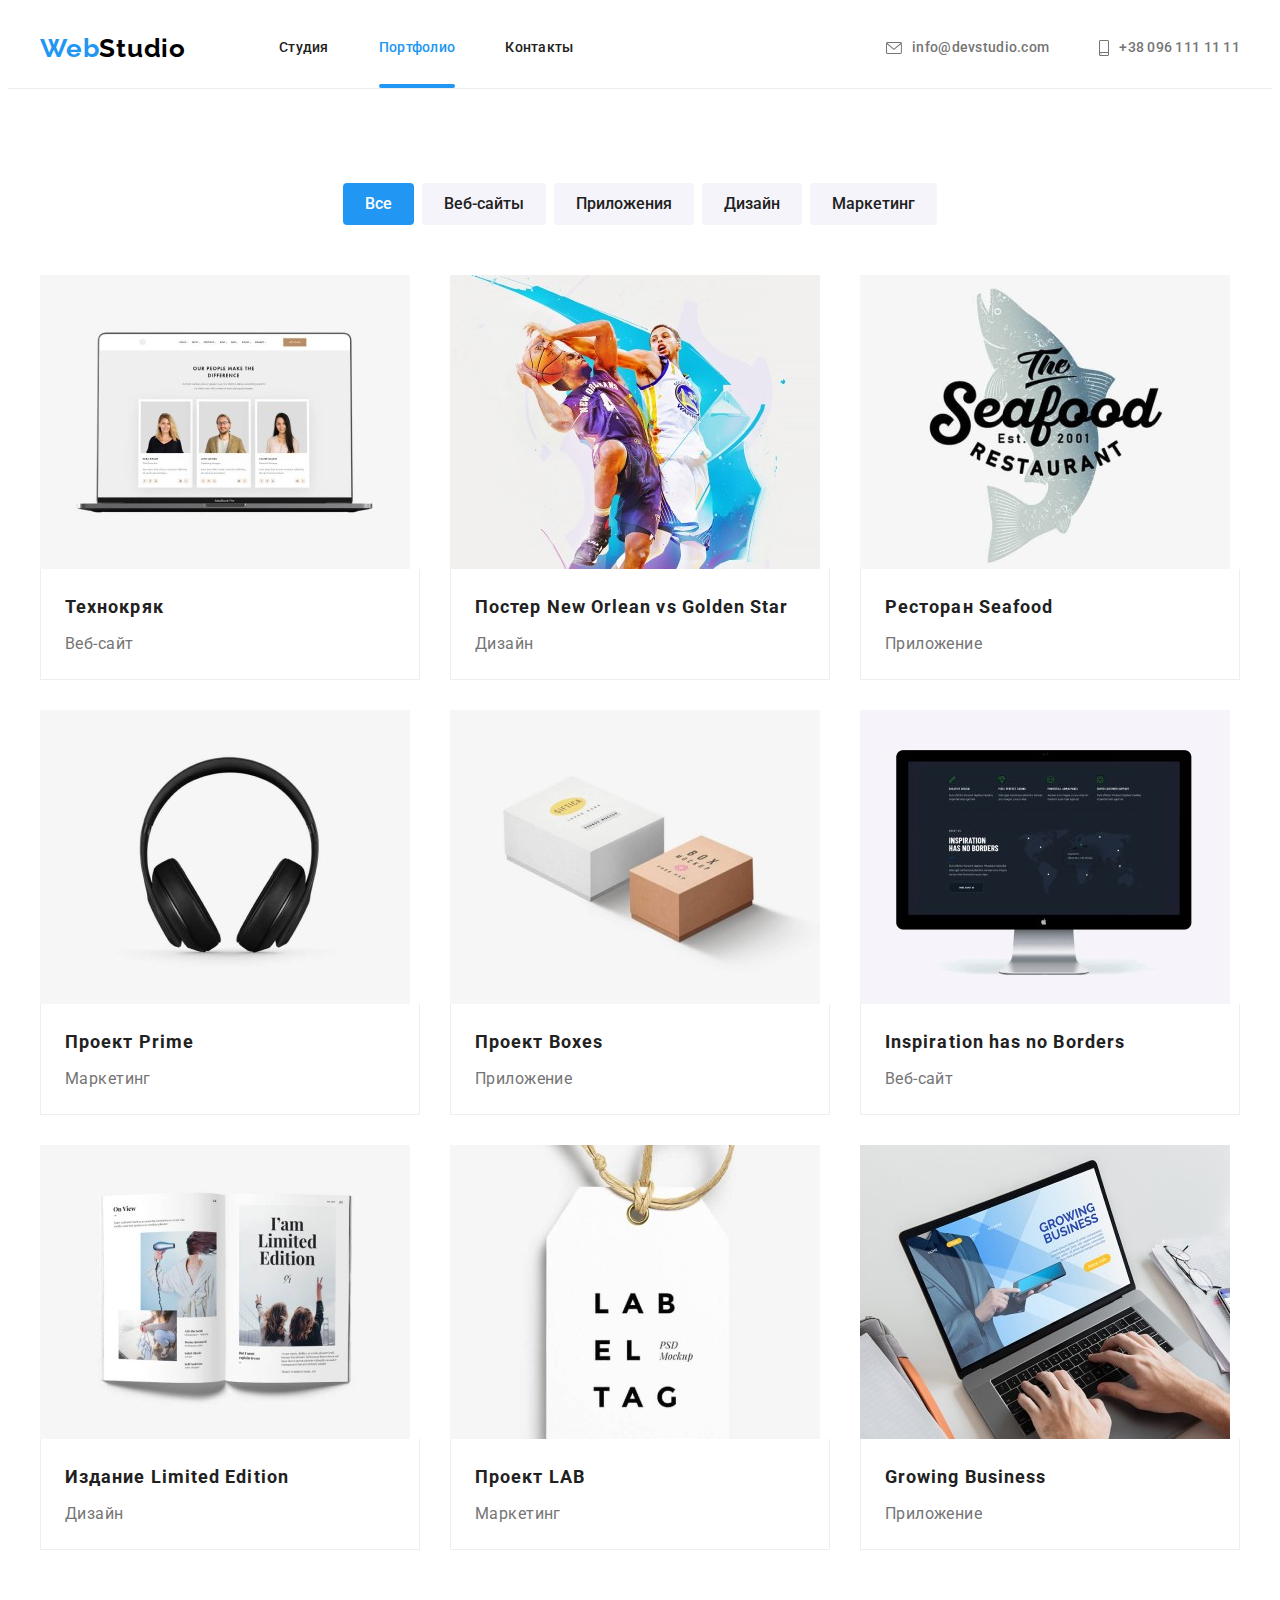
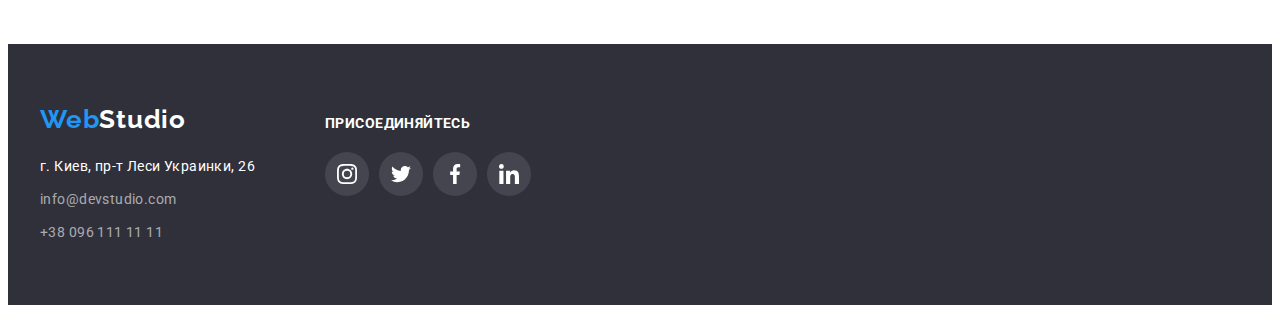
==== portfolio.html @ 0c21b5f6 "Initial commit" ====
<!DOCTYPE html>
<html lang="en">
  <head>
    <meta charset="UTF-8" />
    <meta http-equiv="X-UA-Compatible" content="IE=edge" />
    <meta name="viewport" content="width=device-width, initial-scale=1.0" />
    <title>Portfolio</title>
    <!-- Project fonts -->
    <link rel="preconnect" href="https://fonts.googleapis.com" />
    <link rel="preconnect" href="https://fonts.gstatic.com" crossorigin />
    <link
      href="https://fonts.googleapis.com/css2?family=Raleway:wght@700&family=Roboto:wght@400;500;700;900&display=swap"
      rel="stylesheet"
    />
    <!-- Normalize -->
    <link
      rel="stylesheet"
      href="https://cdnjs.cloudflare.com/ajax/libs/modern-normalize/1.1.0/modern-normalize.min.css"
      integrity="sha512-wpPYUAdjBVSE4KJnH1VR1HeZfpl1ub8YT/NKx4PuQ5NmX2tKuGu6U/JRp5y+Y8XG2tV+wKQpNHVUX03MfMFn9Q=="
      crossorigin="anonymous"
      referrerpolicy="no-referrer"
    />
    <!-- Custom styles -->
    <link rel="stylesheet" href="./css/styles.css" />
  </head>
  <body>
    <!-- Шапка сайту -->
    <header class="header">
      <div class="container header-container">
        <a href="./index.html" class="logo">Web<span class="logo-black">Studio</span> </a>
        <nav class="navigator">
          <ul class="list">
            <li class="item">
              <a class="link" href="./index.html">Студия</a>
            </li>
            <li class="item item-current">
              <a class="link current" href="./portfolio.html">Портфолио</a>
            </li>
            <li class="item">
              <a class="link" href="#contacts">Контакты</a>
            </li>
          </ul>
        </nav>
        <ul class="list contacts-list">
          <li class="contacts-item">
            <a class="contacts" href="mailto:info@devstudio.com">
              <svg class="contacts-icon" width="16px" height="12px">
                <use href="./images/sprite.svg#icon-envelope "></use>
              </svg>
              info@devstudio.com</a
            >
          </li>
          <li class="contacts-item">
            <a class="contacts" href="tel:380961111111">
              <svg class="contacts-icon" width="10px" height="16px">
                <use href="./images/sprite.svg#icon-smartphone "></use>
              </svg>
              +38 096 111 11 11</a
            >
          </li>
        </ul>
      </div>
    </header>
    <main>
      <section class="section portfolio">
        <h1 class="invisible">Портфолио</h1>
        <!-- Кнопки вибору -->
        <div class="container">
          <ul class="list button">
            <li class="item"><button class="btn current" type="button">Все</button></li>
            <li class="item"><button class="btn" type="button">Веб-сайты</button></li>
            <li class="item"><button class="btn" type="button">Приложения</button></li>
            <li class="item"><button class="btn" type="button">Дизайн</button></li>
            <li class="item"><button class="btn" type="button">Маркетинг</button></li>
          </ul>
          <!-- Картки вибіркового перегляду  -->
          <ul class="list cards grid">
            <li class="item grid-item">
              <a class="card" href="">
                <div class="card-thumb">
                  <img
                    class="picture"
                    src="./images/portfolio/img1.jpg"
                    width="370"
                    alt="Технокряк"
                  />
                  <div class="card-overlay">
                    <p class="blue-text">
                      Ресурс предлагает комплексные предложения с разным уровнем функционала и
                      сервисов. Все это позволит посетителю получить исчерпывающие сведения о
                      компании или частном лице.
                    </p>
                  </div>
                </div>
                <div class="text-bloc">
                  <h2 class="card-title">Технокряк</h2>
                  <p class="card-type">Веб-сайт</p>
                </div>
              </a>
            </li>
            <li class="item grid-item">
              <a class="card" href="">
                <div class="card-thumb">
                <img
                  src="./images/portfolio/img2.jpg"
                  width="370"
                  alt="Постер New Orlean vs Golden Star"
                />
                <div class="card-overlay">
                    <p class="blue-text">
                      Ресурс предлагает комплексные предложения с разным уровнем функционала и
                      сервисов. Все это позволит посетителю получить исчерпывающие сведения о
                      компании или частном лице.
                    </p>
                  </div>
                </div>
                <div class="text-bloc">
                  <h2 class="card-title">Постер New Orlean vs Golden Star</h2>
                  <p class="card-type">Дизайн</p>
                </div>
              </a>
            </li>
            <li class="item grid-item">
              <div class="card-thumb">
              <a class="card" href="">
                <img src="./images/portfolio/img3.jpg" width="370" alt="Ресторан Seafood" />
                <div class="card-overlay">
                    <p class="blue-text">
                      Ресурс предлагает комплексные предложения с разным уровнем функционала и
                      сервисов. Все это позволит посетителю получить исчерпывающие сведения о
                      компании или частном лице.
                    </p>
                  </div>
                </div>
                <div class="text-bloc">
                  <h2 class="card-title">Ресторан Seafood</h2>
                  <p class="card-type">Приложение</p>
                </div>
              </a>
            </li>
            <li class="item grid-item">
              <a class="card" href="">
                <div class="card-thumb">
                <img src="./images/portfolio/img4.jpg" width="370" alt="Проект Prime" />
                <div class="card-overlay">
                    <p class="blue-text">
                      Ресурс предлагает комплексные предложения с разным уровнем функционала и
                      сервисов. Все это позволит посетителю получить исчерпывающие сведения о
                      компании или частном лице.
                    </p>
                  </div>
                </div>
                <div class="text-bloc">
                  <h2 class="card-title">Проект Prime</h2>
                  <p class="card-type">Маркетинг</p>
                </div>
              </a>
            </li>
            <li class="item grid-item">
              <a class="card" href="">
                <div class="card-thumb">
                <img src="./images/portfolio/img5.jpg" width="370" alt="Проект Boxes" />
                <div class="card-overlay">
                    <p class="blue-text">
                      Ресурс предлагает комплексные предложения с разным уровнем функционала и
                      сервисов. Все это позволит посетителю получить исчерпывающие сведения о
                      компании или частном лице.
                    </p>
                  </div>
                </div>
                <div class="text-bloc">
                  <h2 class="card-title">Проект Boxes</h2>
                  <p class="card-type">Приложение</p>
                </div>
              </a>
            </li>
            <li class="item grid-item">
              <a class="card" href="">
                <div class="card-thumb">
                <img
                  src="./images/portfolio/img6.jpg"
                  width="370"
                  alt="Inspiration has no Borders"
                />
                <div class="card-overlay">
                    <p class="blue-text">
                      Ресурс предлагает комплексные предложения с разным уровнем функционала и
                      сервисов. Все это позволит посетителю получить исчерпывающие сведения о
                      компании или частном лице.
                    </p>
                  </div>
                </div>
                <div class="text-bloc">
                  <h2 class="card-title">Inspiration has no Borders</h2>
                  <p class="card-type">Веб-сайт</p>
                </div>
              </a>
            </li>
            <li class="item grid-item">
              <a class="card" href="">
                <div class="card-thumb">
                <img src="./images/portfolio/img7.jpg" width="370" alt="Издание Limited Edition" />
                <div class="card-overlay">
                    <p class="blue-text">
                      Ресурс предлагает комплексные предложения с разным уровнем функционала и
                      сервисов. Все это позволит посетителю получить исчерпывающие сведения о
                      компании или частном лице.
                    </p>
                  </div>
                </div>
                <div class="text-bloc">
                  <h2 class="card-title">Издание Limited Edition</h2>
                  <p class="card-type">Дизайн</p>
                </div>
              </a>
            </li>
            <li class="item grid-item">
              <a class="card" href="">
                <div class="card-thumb">
                <img src="./images/portfolio/img8.jpg" width="370" alt="Проект LAB" />
                <div class="card-overlay">
                    <p class="blue-text">
                      Ресурс предлагает комплексные предложения с разным уровнем функционала и
                      сервисов. Все это позволит посетителю получить исчерпывающие сведения о
                      компании или частном лице.
                    </p>
                  </div>
                </div>
                <div class="text-bloc">
                  <h2 class="card-title">Проект LAB</h2>
                  <p class="card-type">Маркетинг</p>
                </div>
              </a>
            </li>
            <li class="item grid-item">
              <a class="card" href="">
                <div class="card-thumb">
                <img src="./images/portfolio/img9.jpg" width="370" alt="Growing Business" />
                <div class="card-overlay">
                    <p class="blue-text">
                      Ресурс предлагает комплексные предложения с разным уровнем функционала и
                      сервисов. Все это позволит посетителю получить исчерпывающие сведения о
                      компании или частном лице.
                    </p>
                  </div>
                </div>
                <div class="text-bloc">
                  <h2 class="card-title">Growing Business</h2>
                  <p class="card-type">Приложение</p>
                </div>
              </a>
            </li>
          </ul>
        </div>
      </section>
    </main>
    <footer class="footer">
      <div class="container">
        <div class="address-container">
          <a class="logo" href="./index.html">Web<span class="logo-white">Studio</span> </a>
          <address class="address" id="contacts">
            <ul class="list ads">
              <li class="item">
                <a
                  class="map"
                  href="//goo.gl/maps/XvVAJL7zwZZcy64VA"
                  target="_blank"
                  rel="noopener noreferrer"
                  >г. Киев, пр-т Леси Украинки, 26</a
                >
              </li>
              <li class="item">
                <a class="mail" href="mailto:info@devstudio.com">info@devstudio.com</a>
              </li>
              <li class="item">
                <a class="tel" href="tel:380961111111">+38 096 111 11 11</a>
              </li>
            </ul>
          </address>
        </div>
        <div class="call">
          <h3 class="call-title">Присоединяйтесь</h3>
          <ul class="list">
            <li class="item">
              <a
                class="call-link"
                href=""
                target="_blank"
                rel="noopener noreferrer"
                aria-label="Instagram"
              >
                <svg class="call-icon" width="20" height="20">
                  <use href="./images/sprite.svg#icon-instagram"></use>
                </svg>
              </a>
            </li>
            <li class="item">
              <a
                class="call-link"
                href=""
                target="_blank"
                rel="noopener noreferrer"
                aria-label="twitter"
              >
                <svg class="call-icon" width="20" height="20">
                  <use href="./images/sprite.svg#icon-twitter"></use>
                </svg>
              </a>
            </li>
            <li class="item">
              <a
                class="call-link"
                href=""
                target="_blank"
                rel="noopener noreferrer"
                aria-label="facebook"
              >
                <svg class="call-icon" width="20" height="20">
                  <use href="./images/sprite.svg#icon-facebook"></use>
                </svg>
              </a>
            </li>
            <li class="item">
              <a
                class="call-link"
                href=""
                target="_blank"
                rel="noopener noreferrer"
                aria-label="linkedin"
              >
                <svg class="call-icon" width="20" height="20">
                  <use href="./images/sprite.svg#icon-linkedin"></use>
                </svg>
              </a>
            </li>
          </ul>
        </div>
      </div>
    </footer>
  </body>
</html>
---- css/styles.css ----
:root {
    /*    Шрифти    */
    --primary-font: 'Roboto',  sans-serif;
    --secondary-font: 'Raleway', sans-serif;
    /*    Колір тексту    */
    --primary-text-color: #212121;
    --secondary-text-color: #757575;
    --third-text-color: #FFFFFF;
    --accent-color: #2196f3;
    /*    Колір фону    */
    --primary-bg-color: #FFFFFF;
    --secondary-bg-color: #F5F4FA;
    /*    Сітка    */
    --items: 2;
    --indent: 30px;
    /*  Час затримки анімації*/
    --timing-function: cubic-bezier(0.4, 0, 0.2, 1);
}

body {
    background-color:var(--primary-bg-color);
    font-family: var(--primary-font);
    font-size: 14px;
    line-height: 1.17;
    letter-spacing: 0.03em;
 }
 h1, h2, h3, h4, h5, h6, p{
     margin: 0;
 }
 img{
     display: block;
    max-width: 100%;
    height: auto;
 }
 html{
     scroll-behavior: smooth;
 }

.container{
    /* outline: 1px solid red; */
    width: 1200px;
    padding-left: 15px;
    padding-right: 15px;
    margin-left: auto;
    margin-right: auto;
}
.list{ 
    list-style: none;
    padding: 0;
    margin: 0;
}
.grid{
    display: flex;
    flex-wrap: wrap;
    gap: var(--indent);
}
.grid-item {
    flex-basis: calc((100% - (var(--items) - 1) * var(--indent)) / var(--items));
} 

/* ============================== */
/*          H e a d e r           */
/* ============================== */

.header {
    background: var(--primary-bg-color);
    border-bottom: 1px solid #ECECEC;
}

.header-container{
    display: flex;
    align-items: center;
}
/* логотип */
.logo {
    color: var(--accent-color);
    font-family: var(--secondary-font);
    font-weight: 700;
    font-size: 26px;
    line-height: 1.19;
    letter-spacing: 0.03em;
    text-decoration: none;
}
.header .logo{
    margin-right: 93px;
}
.logo-black {
    color: black;
}
.logo-white {
    color: white;
}

/* меню навігатора */
.navigator .list{
    display: flex;
    align-items: center;
    justify-content: center;
}
.navigator .item {
    margin-right: 50px;
}
.navigator .item:last-child{
    margin: 0;
}
.navigator .link {
    position: relative;
    display: block;
    padding-top: 32px;
    padding-bottom: 32px;

    color: var(--primary-text-color);
    font-weight: 500;
    line-height: 1.14;
    letter-spacing: 0.02em;
    text-decoration: none;

    transition: color 250ms var(--timing-function);
}
.navigator .link:hover,
.navigator .link:focus,
.navigator .current {
    color: var(--accent-color);
}
.navigator .current::after {
    content: "";
    position: absolute;
    bottom:0;
    left:0;
    
    width: 100%;
    height: 4px;
    border-radius: 2px;
    background-color: var(--accent-color);
}


/* контакти */
.contacts-list {
    display: flex;
    margin-left: auto;
    align-items: center;
}
.contacts {
    display: flex;
    align-items: center;
    justify-content: space-between;
    padding-top: 32px;
    padding-bottom: 32px;

    font-weight: 500;
    line-height: 1.14;
    letter-spacing: 0.02em;
    list-style: none;
    text-decoration: none;
    color: var(--secondary-text-color);

    transition: color 250ms var(--timing-function);
}
.contacts:hover,
.contacts:focus {
    color: var(--accent-color);
}
.contacts-item:first-child{
    margin-right: 50px;
}
.contacts-icon{
    fill: currentColor;
    margin-right: 10px;
}


/* ============================== */
/*            M a i n             */ 
/* ============================== */

/* Секція "герой" */
.hero { 
    max-width: 1600px;
    margin-left: auto;
    margin-right: auto;
    padding-top: 200px;
    padding-bottom: 200px;
    text-align: center;
    background-color: #2F303A;
    background-image: linear-gradient(to bottom, rgba(47, 48, 58, 0.4), rgba(47, 48, 58, 0.4)), url('../images/bg/hero.jpg');
    background-repeat: no-repeat;
    background-position: center;
    background-size: cover;
    }
.hero-title { 
    margin-right: auto;
    margin-left: auto;
    width: 696px;
    margin-bottom: 30px;

    font-weight: 900;
    font-size: 44px;
    line-height: 1.36;
    text-align: center;
    letter-spacing: 0.06em;
    text-transform: uppercase;
    color: var(--third-text-color);
}
.hero-btn {
    display: inline-block;
    min-width: 200px;
    border-radius: 4px;
    padding: 10px 32px;
    border: none;

    font-family:inherit;
    font-weight: 700;
    font-size: 16px;
    line-height: 1.88;
    letter-spacing: 0.06em;
    cursor: pointer;
    background-color: var(--accent-color);
    color: var(--third-text-color);
    box-shadow: 0px 4px 4px rgba(0, 0, 0, 0.15);
}
/* - - - - - - - - - -  */
/*    Модальне вікно    */
/* - - - -- - - - - - - */

.backdrop {
    position: fixed;
    top: 0;
    left: 0;
    width: 100%;
    height: 100%;
    background-color: rgba(0, 0, 0, 0.2);

    opacity: 1;
    transition: opasity 250ms var(--timing-function),
    visibility 250ms var(--timing-function);
}
.backdrop.is-hidden{
    opacity: 0;
    visibility: hidden;
    pointer-events: none;
}
.backdrop.is-hidden .modal {
    transform: translate(-50%, -50%) scale(0.9);
}
.modal {
    position: absolute;
    top: 50%;
    left: 50%;

    height: 580px;
    width: 530px;
    background-color: #fff;
    border-radius: 4px;

    transform: translate(-50%, -50%) scale(1);

    transition: transform 250ms var(--timing-function);
}
.modal-btn{
    position:absolute;
    top: 8px;
    right:8px;
    display: flex;
    align-items: center;
    justify-content: center;
    width: 30px;
    height: 30px;
    padding: 0;
    border-radius: 50%;
    cursor: pointer;
    border: 1px solid rgba(0, 0, 0, 0.1);
    background-color: transparent;
}

/* Назви секцій  */
.section-title {
    font-weight: 700;
    font-size: 36px;
    line-height: 1.16;
    text-align: center;
    color: var(--primary-text-color);
}

/* Секція "Переваги" */
.advantage {
    padding-top: 94px;
    padding-bottom: 94px;
}
.invisible {
    position: absolute;
    white-space: nowrap;
    width: 1px;
    height: 1px;
    overflow: hidden;
    border: 0;
    padding: 0;
    clip: rect(0 0 0 0);
    clip-path: inset(50%);
    margin: -1px;
}
.picture-box{
    display: flex;
    align-items: center;
    justify-content: center;
    background-color: #F5F4FA;
    width: 270px;
    height: 120px;
    margin-bottom: 30px;
}
.adv-icon{
    fill: var(--primary-text-color);
    --color2: var(--accent-color);
}
.adv,
.work,
.ccards {
    display: flex;
    align-items: center;
    justify-content: space-between;
}
.adv .item{
    --items:4;
    width: 270px;
}
.adv .item{
margin-bottom: 10px;
color: var(--primary-text-color);
}
.adv .title,
.works .title, 
.call-title{ 
    font-weight: 700;
    font-size: 14px;
    line-height: 1.14;
    text-transform: uppercase; 
} 

.adv .text {
    line-height: 1.71;
    color:var(--secondary-text-color);
}

/* Секція "Чим ми займаємось" */
.works{
    padding-bottom: 94px;
}
.work .grid-item{
    position: relative;
    --items:3;
}
.works .section-title,
.comand .section-title,
.clients .section-title {
    margin-bottom: 50px;
}
.work .title{
    position: absolute;
    bottom:0;
    left:0;

    content: "";
    
    text-align: center;
    padding: 27px 0;
    width: 100%;
    height: 70px;
    color: var(--third-text-color);
    background-color: rgba(47, 48, 58, 0.8);
}

/* Секція "Команда" */
.comand {
    padding-top: 94px;
    padding-bottom: 94px;
    background: var(--secondary-bg-color);
}
.ccard{
    --items:4;
    background: var(--primary-bg-color);
    box-shadow: 0px 1px 3px rgba(0, 0, 0, 0.12),
    0px 1px 1px rgba(0, 0, 0, 0.14),
    0px 2px 1px rgba(0, 0, 0, 0.2);
    border-radius: 0px 0px 4px 4px;
}
.person{
    padding-top: 30px;
    padding-bottom: 30px;
}
.name {
    margin-bottom: 10px;
    font-weight: 500;
    font-size: 16px;
    line-height: 1.19;
    text-align: center;
}
.prof {
    margin-bottom: 16px;
    font-size: 16px;
    line-height: 1.19;
    text-align: center;    
    color: var(--secondary-text-color);
}
/* Секція "Команда" - Соц.мережі */
.social {
    display: flex;
    align-items: center;
    justify-content: center;
}

.social-link {
    display: flex;
    align-items: center;
    justify-content: center;
    width: 44px;
    height: 44px;
    border-radius: 50%;
    background-color: var(--primary-bg-color);

    transition: color 250ms var(--timing-function);
}

.social-link:hover,
.social-link:focus {
    background-color: var(--accent-color);
}
.social-icon {
    fill: #AFB1B8;
    transition: fill 250ms var(--timing-function);
}
.social-link:hover .social-icon,
.social-link:focus .social-icon {
    fill: var(--third-text-color);
}

.social-item {
    margin-right: 10px;
}

.social-item:last-child {
    margin-right: 0;
}



/* Секція "Постійні клієнти" */
.clients{
    padding-top: 92px;
    padding-bottom: 92px;
}
.clients .list{
    display: flex;
    align-items: center;
    justify-content: center;
}
.clients .item {
    margin-right: 30px;
}

.clients .item:last-child {
    margin-right: 0;
}
.clients .link{
    display: flex;
    align-items: center;
    justify-content: center;
    width: 170px;
    height: 92px;

    border: 1px solid #AFB1B8;
    border-radius: 4px;

    transition: border-color 250ms var(--timing-function);
}
.clients .link:hover,
.clients .link:focus{
    border-color: var(--accent-color);
}
.clients-icon{
    fill: #AFB1B8;
    transition: fill 250ms var(--timing-function);
}
.clients .link:hover .clients-icon,
.clients .link:focus .clients-icon{
    fill: var(--accent-color);
}


/* ============================== */
/*         F o o t e r            */
/* ============================== */

.footer {
    display: flex;
    align-items:center;
    justify-content: center;
    flex-wrap: wrap;
    
    padding-top: 60px;
    padding-bottom: 60px;

    background: #2F303A;
}
.footer .container {
    display: flex;
    align-items: baseline;
}
.address-container{
    margin-right: 70px;
}
.footer .logo{
    display: inline-block;
    margin-bottom: 20px;
}
.address {
    line-height: 1.71;
    font-style: normal;
}
.ads .item{
    display: block;
    margin-bottom: 9px;
}
.ads .item:last-child{
    margin-bottom: 0;
}
.map {
    text-decoration: none;
    color:var(--third-text-color);
}
.mail, .tel{
    text-decoration: none;
    color: rgba(255, 255, 255, 0.6);
}

/*  Присоединяйтесь */

.call .list{
    display: flex;
    align-items: center;
    justify-content: center;
}
.call-title{
    margin-bottom: 20px;
    color: var(--third-text-color);
}
.call-link {
    display: flex;
    align-items: center;
    justify-content: center;
    width: 44px;
    height: 44px;
    border-radius: 50%;
    background-color: rgb(255, 255, 255, 0.1);

    transition: background-color 250ms var(--timing-function);
}
.call-link:hover,
.call-link:focus {
    background-color: var(--accent-color);
}
.call-icon {
    fill: var(--third-text-color);
    transition: fill 250ms var(--timing-function);
}
.call-link:hover .call-icon,
.call-link:focus .call-icon {
    fill: var(--third-text-color);
}
.call .item {
    margin-right: 10px; 
}
.call .item:last-child {
    margin-right: 0;
}



/* ============================== */
/*      P o r t f o l i o         */
/* ============================== */

.portfolio {
    padding-top: 94px;
    padding-bottom: 94px;
}

/* Портфолио - кнопки */
.button{
    display: flex;
    align-items: center;
    justify-content: center;
    margin-bottom: 50px;
}
.button .item{
    margin-right: 8px;
}
.button .item:last-child{
    margin-right: 0;
}
.btn {
    padding: 6px 22px;
    border: none;

    font-family: inherit;
    font-weight: 500;
    font-size: 16px;
    line-height: 1.86;
    text-align: center;
    color: var(--primary-text-color);
    background-color: var(--secondary-bg-color);
    border-radius: 4px;
    
    transition: background-color 250ms var(--timing-function),
        color 250ms var(--timing-function),
        box-shadow 250ms var(--timing-function);
}
.btn:hover, 
.btn:focus {
    color: var(--third-text-color);
    background-color: var(--accent-color);
    box-shadow: 0px 3px 1px rgba(0, 0, 0, 0.1),
    0px 1px 2px rgba(0, 0, 0, 0.08),
    0px 2px 2px rgba(0, 0, 0, 0.12);
    border-radius: 4px;
    cursor:pointer;
}
.btn.current {
    color: var(--third-text-color);
    background-color: var(--accent-color);
}

/* Портфоліо - картки */
.cards{
    --items: 3;    
}
.cards .item{
    background: var(--primary-bg-color);    
}
.text-bloc{
    padding: 20px 24px;
    border: 1px solid  #EEEEEE;
    border-top: 0; 
}
.card-thumb{
    position: relative;
    overflow: hidden;
}
.card-overlay{
    position: absolute;
    top: 0;
    left: 0;
    width: 100%;
    height: 100%;
    background-color: rgba(33, 150, 243, 0.9);
    
    transform: translateY(101%);
    transition: transform 250ms var(--timing-function);
}
.portfolio .card:hover .card-overlay,
.portfolio .card:focus .card-overlay {
    transform: translateY(0);
}
.blue-text{
    position: absolute;
    top: 0;
    left: 0;
        
    font-size: 18px;
    line-height: 1.56;
    letter-spacing: 0.03em;

    padding: 63px 24px;
    width: 100%;
    height: 100%;
    color: var(--third-text-color);
}
.portfolio .card{
    text-decoration: none;
    transition: box-shadow 250ms var(--timing-function);
}
.portfolio .card:hover,
.portfolio .card:focus{
    display: block;
    box-shadow: 0px 4px 4px 0px rgba(0, 0, 0, 0.25);
}
.card-title{
    margin-bottom: 4px;

    font-weight: 700;
    font-size: 18px;
    line-height: 2;
    letter-spacing: 0.06em;
    color: var(--primary-text-color)
}
.card-type{
    font-size: 16px;
    line-height: 1.88;
    color: var(--secondary-text-color);
}
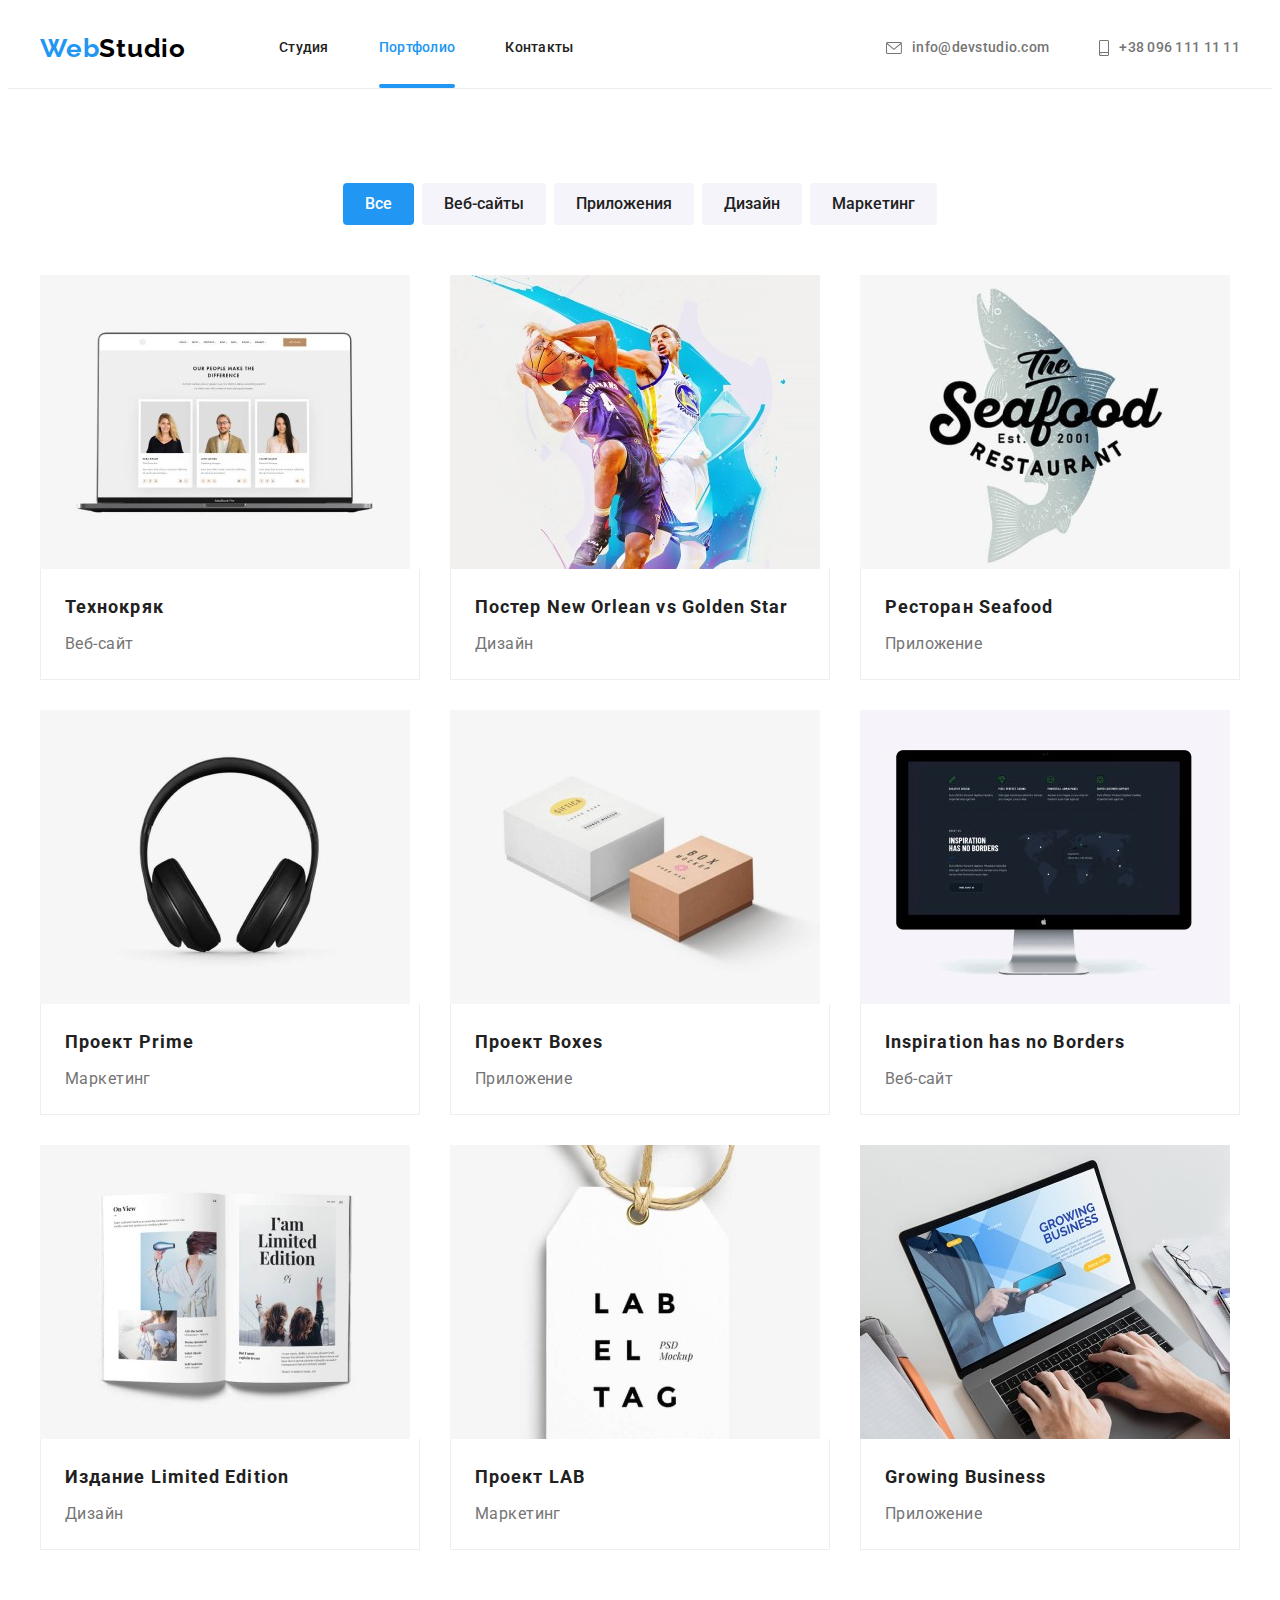
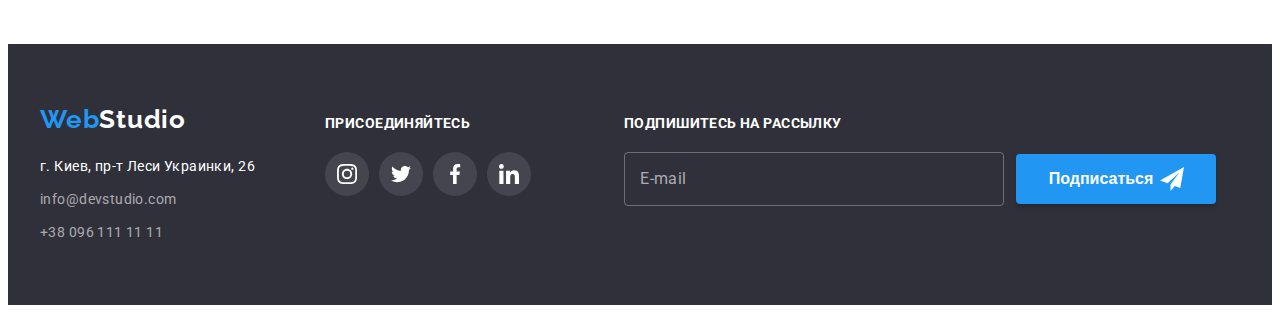
==== commit 8f22c909: "add form and email send bar" ====
--- a/portfolio.html
+++ b/portfolio.html
@@ -1,341 +1,309 @@
 <!DOCTYPE html>
 <html lang="en">
-  <head>
-    <meta charset="UTF-8" />
-    <meta http-equiv="X-UA-Compatible" content="IE=edge" />
-    <meta name="viewport" content="width=device-width, initial-scale=1.0" />
-    <title>Portfolio</title>
-    <!-- Project fonts -->
-    <link rel="preconnect" href="https://fonts.googleapis.com" />
-    <link rel="preconnect" href="https://fonts.gstatic.com" crossorigin />
-    <link
-      href="https://fonts.googleapis.com/css2?family=Raleway:wght@700&family=Roboto:wght@400;500;700;900&display=swap"
-      rel="stylesheet"
-    />
-    <!-- Normalize -->
-    <link
-      rel="stylesheet"
-      href="https://cdnjs.cloudflare.com/ajax/libs/modern-normalize/1.1.0/modern-normalize.min.css"
-      integrity="sha512-wpPYUAdjBVSE4KJnH1VR1HeZfpl1ub8YT/NKx4PuQ5NmX2tKuGu6U/JRp5y+Y8XG2tV+wKQpNHVUX03MfMFn9Q=="
-      crossorigin="anonymous"
-      referrerpolicy="no-referrer"
-    />
-    <!-- Custom styles -->
-    <link rel="stylesheet" href="./css/styles.css" />
-  </head>
-  <body>
-    <!-- Шапка сайту -->
-    <header class="header">
-      <div class="container header-container">
-        <a href="./index.html" class="logo">Web<span class="logo-black">Studio</span> </a>
-        <nav class="navigator">
-          <ul class="list">
+
+<head>
+  <meta charset="UTF-8" />
+  <meta http-equiv="X-UA-Compatible" content="IE=edge" />
+  <meta name="viewport" content="width=device-width, initial-scale=1.0" />
+  <title>Portfolio</title>
+  <!-- Project fonts -->
+  <link rel="preconnect" href="https://fonts.googleapis.com" />
+  <link rel="preconnect" href="https://fonts.gstatic.com" crossorigin />
+  <link href="https://fonts.googleapis.com/css2?family=Raleway:wght@700&family=Roboto:wght@400;500;700;900&display=swap"
+    rel="stylesheet" />
+  <!-- Normalize -->
+  <link rel="stylesheet" href="https://cdnjs.cloudflare.com/ajax/libs/modern-normalize/1.1.0/modern-normalize.min.css"
+    integrity="sha512-wpPYUAdjBVSE4KJnH1VR1HeZfpl1ub8YT/NKx4PuQ5NmX2tKuGu6U/JRp5y+Y8XG2tV+wKQpNHVUX03MfMFn9Q=="
+    crossorigin="anonymous" referrerpolicy="no-referrer" />
+  <!-- Custom styles -->
+  <link rel="stylesheet" href="./css/styles.css" />
+</head>
+
+<body>
+  <!-- Шапка сайту -->
+  <header class="header">
+    <div class="container header-container">
+      <a href="./index.html" class="logo">Web<span class="logo-black">Studio</span> </a>
+      <nav class="navigator">
+        <ul class="list">
+          <li class="item">
+            <a class="link" href="./index.html">Студия</a>
+          </li>
+          <li class="item item-current">
+            <a class="link current" href="./portfolio.html">Портфолио</a>
+          </li>
+          <li class="item">
+            <a class="link" href="#contacts">Контакты</a>
+          </li>
+        </ul>
+      </nav>
+      <ul class="list contacts-list">
+        <li class="contacts-item">
+          <a class="contacts" href="mailto:info@devstudio.com">
+            <svg class="contacts-icon" width="16px" height="12px">
+              <use href="./images/sprite.svg#icon-envelope "></use>
+            </svg>
+            info@devstudio.com</a>
+        </li>
+        <li class="contacts-item">
+          <a class="contacts" href="tel:380961111111">
+            <svg class="contacts-icon" width="10px" height="16px">
+              <use href="./images/sprite.svg#icon-smartphone "></use>
+            </svg>
+            +38 096 111 11 11</a>
+        </li>
+      </ul>
+    </div>
+  </header>
+  <main>
+    <section class="section portfolio">
+      <h1 class="invisible">Портфолио</h1>
+      <!-- Кнопки вибору -->
+      <div class="container">
+        <ul class="list button">
+          <li class="item"><button class="btn current" type="button">Все</button></li>
+          <li class="item"><button class="btn" type="button">Веб-сайты</button></li>
+          <li class="item"><button class="btn" type="button">Приложения</button></li>
+          <li class="item"><button class="btn" type="button">Дизайн</button></li>
+          <li class="item"><button class="btn" type="button">Маркетинг</button></li>
+        </ul>
+        <!-- Картки вибіркового перегляду  -->
+        <ul class="list cards grid">
+          <li class="item grid-item">
+            <a class="card" href="">
+              <div class="card-thumb">
+                <img class="picture" src="./images/portfolio/img1.jpg" width="370" alt="Технокряк" />
+                <div class="card-overlay">
+                  <p class="blue-text">
+                    Ресурс предлагает комплексные предложения с разным уровнем функционала и
+                    сервисов. Все это позволит посетителю получить исчерпывающие сведения о
+                    компании или частном лице.
+                  </p>
+                </div>
+              </div>
+              <div class="text-bloc">
+                <h2 class="card-title">Технокряк</h2>
+                <p class="card-type">Веб-сайт</p>
+              </div>
+            </a>
+          </li>
+          <li class="item grid-item">
+            <a class="card" href="">
+              <div class="card-thumb">
+                <img src="./images/portfolio/img2.jpg" width="370" alt="Постер New Orlean vs Golden Star" />
+                <div class="card-overlay">
+                  <p class="blue-text">
+                    Ресурс предлагает комплексные предложения с разным уровнем функционала и
+                    сервисов. Все это позволит посетителю получить исчерпывающие сведения о
+                    компании или частном лице.
+                  </p>
+                </div>
+              </div>
+              <div class="text-bloc">
+                <h2 class="card-title">Постер New Orlean vs Golden Star</h2>
+                <p class="card-type">Дизайн</p>
+              </div>
+            </a>
+          </li>
+          <li class="item grid-item">
+            <div class="card-thumb">
+              <a class="card" href="">
+                <img src="./images/portfolio/img3.jpg" width="370" alt="Ресторан Seafood" />
+                <div class="card-overlay">
+                  <p class="blue-text">
+                    Ресурс предлагает комплексные предложения с разным уровнем функционала и
+                    сервисов. Все это позволит посетителю получить исчерпывающие сведения о
+                    компании или частном лице.
+                  </p>
+                </div>
+            </div>
+            <div class="text-bloc">
+              <h2 class="card-title">Ресторан Seafood</h2>
+              <p class="card-type">Приложение</p>
+            </div>
+            </a>
+          </li>
+          <li class="item grid-item">
+            <a class="card" href="">
+              <div class="card-thumb">
+                <img src="./images/portfolio/img4.jpg" width="370" alt="Проект Prime" />
+                <div class="card-overlay">
+                  <p class="blue-text">
+                    Ресурс предлагает комплексные предложения с разным уровнем функционала и
+                    сервисов. Все это позволит посетителю получить исчерпывающие сведения о
+                    компании или частном лице.
+                  </p>
+                </div>
+              </div>
+              <div class="text-bloc">
+                <h2 class="card-title">Проект Prime</h2>
+                <p class="card-type">Маркетинг</p>
+              </div>
+            </a>
+          </li>
+          <li class="item grid-item">
+            <a class="card" href="">
+              <div class="card-thumb">
+                <img src="./images/portfolio/img5.jpg" width="370" alt="Проект Boxes" />
+                <div class="card-overlay">
+                  <p class="blue-text">
+                    Ресурс предлагает комплексные предложения с разным уровнем функционала и
+                    сервисов. Все это позволит посетителю получить исчерпывающие сведения о
+                    компании или частном лице.
+                  </p>
+                </div>
+              </div>
+              <div class="text-bloc">
+                <h2 class="card-title">Проект Boxes</h2>
+                <p class="card-type">Приложение</p>
+              </div>
+            </a>
+          </li>
+          <li class="item grid-item">
+            <a class="card" href="">
+              <div class="card-thumb">
+                <img src="./images/portfolio/img6.jpg" width="370" alt="Inspiration has no Borders" />
+                <div class="card-overlay">
+                  <p class="blue-text">
+                    Ресурс предлагает комплексные предложения с разным уровнем функционала и
+                    сервисов. Все это позволит посетителю получить исчерпывающие сведения о
+                    компании или частном лице.
+                  </p>
+                </div>
+              </div>
+              <div class="text-bloc">
+                <h2 class="card-title">Inspiration has no Borders</h2>
+                <p class="card-type">Веб-сайт</p>
+              </div>
+            </a>
+          </li>
+          <li class="item grid-item">
+            <a class="card" href="">
+              <div class="card-thumb">
+                <img src="./images/portfolio/img7.jpg" width="370" alt="Издание Limited Edition" />
+                <div class="card-overlay">
+                  <p class="blue-text">
+                    Ресурс предлагает комплексные предложения с разным уровнем функционала и
+                    сервисов. Все это позволит посетителю получить исчерпывающие сведения о
+                    компании или частном лице.
+                  </p>
+                </div>
+              </div>
+              <div class="text-bloc">
+                <h2 class="card-title">Издание Limited Edition</h2>
+                <p class="card-type">Дизайн</p>
+              </div>
+            </a>
+          </li>
+          <li class="item grid-item">
+            <a class="card" href="">
+              <div class="card-thumb">
+                <img src="./images/portfolio/img8.jpg" width="370" alt="Проект LAB" />
+                <div class="card-overlay">
+                  <p class="blue-text">
+                    Ресурс предлагает комплексные предложения с разным уровнем функционала и
+                    сервисов. Все это позволит посетителю получить исчерпывающие сведения о
+                    компании или частном лице.
+                  </p>
+                </div>
+              </div>
+              <div class="text-bloc">
+                <h2 class="card-title">Проект LAB</h2>
+                <p class="card-type">Маркетинг</p>
+              </div>
+            </a>
+          </li>
+          <li class="item grid-item">
+            <a class="card" href="">
+              <div class="card-thumb">
+                <img src="./images/portfolio/img9.jpg" width="370" alt="Growing Business" />
+                <div class="card-overlay">
+                  <p class="blue-text">
+                    Ресурс предлагает комплексные предложения с разным уровнем функционала и
+                    сервисов. Все это позволит посетителю получить исчерпывающие сведения о
+                    компании или частном лице.
+                  </p>
+                </div>
+              </div>
+              <div class="text-bloc">
+                <h2 class="card-title">Growing Business</h2>
+                <p class="card-type">Приложение</p>
+              </div>
+            </a>
+          </li>
+        </ul>
+      </div>
+    </section>
+  </main>
+  <footer class="footer">
+    <div class="container">
+      <div class="address-container">
+        <a class="logo" href="./index.html">Web<span class="logo-white">Studio</span> </a>
+        <address class="address" id="contacts">
+          <ul class="list ads">
             <li class="item">
-              <a class="link" href="./index.html">Студия</a>
-            </li>
-            <li class="item item-current">
-              <a class="link current" href="./portfolio.html">Портфолио</a>
+              <a class="map" href="//goo.gl/maps/XvVAJL7zwZZcy64VA" target="_blank" rel="noopener noreferrer">г. Киев,
+                пр-т Леси Украинки, 26</a>
             </li>
             <li class="item">
-              <a class="link" href="#contacts">Контакты</a>
+              <a class="mail" href="mailto:info@devstudio.com">info@devstudio.com</a>
+            </li>
+            <li class="item">
+              <a class="tel" href="tel:380961111111">+38 096 111 11 11</a>
             </li>
           </ul>
-        </nav>
-        <ul class="list contacts-list">
-          <li class="contacts-item">
-            <a class="contacts" href="mailto:info@devstudio.com">
-              <svg class="contacts-icon" width="16px" height="12px">
-                <use href="./images/sprite.svg#icon-envelope "></use>
+        </address>
+      </div>
+      <div class="call">
+        <h3 class="call-title">Присоединяйтесь</h3>
+        <ul class="list">
+          <li class="item">
+            <a class="call-link" href="" target="_blank" rel="noopener noreferrer" aria-label="Instagram">
+              <svg class="call-icon" width="20" height="20">
+                <use href="./images/sprite.svg#icon-instagram"></use>
               </svg>
-              info@devstudio.com</a
-            >
-          </li>
-          <li class="contacts-item">
-            <a class="contacts" href="tel:380961111111">
-              <svg class="contacts-icon" width="10px" height="16px">
-                <use href="./images/sprite.svg#icon-smartphone "></use>
+            </a>
+          </li>
+          <li class="item">
+            <a class="call-link" href="" target="_blank" rel="noopener noreferrer" aria-label="twitter">
+              <svg class="call-icon" width="20" height="20">
+                <use href="./images/sprite.svg#icon-twitter"></use>
               </svg>
-              +38 096 111 11 11</a
-            >
+            </a>
+          </li>
+          <li class="item">
+            <a class="call-link" href="" target="_blank" rel="noopener noreferrer" aria-label="facebook">
+              <svg class="call-icon" width="20" height="20">
+                <use href="./images/sprite.svg#icon-facebook"></use>
+              </svg>
+            </a>
+          </li>
+          <li class="item">
+            <a class="call-link" href="" target="_blank" rel="noopener noreferrer" aria-label="linkedin">
+              <svg class="call-icon" width="20" height="20">
+                <use href="./images/sprite.svg#icon-linkedin"></use>
+              </svg>
+            </a>
           </li>
         </ul>
       </div>
-    </header>
-    <main>
-      <section class="section portfolio">
-        <h1 class="invisible">Портфолио</h1>
-        <!-- Кнопки вибору -->
-        <div class="container">
-          <ul class="list button">
-            <li class="item"><button class="btn current" type="button">Все</button></li>
-            <li class="item"><button class="btn" type="button">Веб-сайты</button></li>
-            <li class="item"><button class="btn" type="button">Приложения</button></li>
-            <li class="item"><button class="btn" type="button">Дизайн</button></li>
-            <li class="item"><button class="btn" type="button">Маркетинг</button></li>
-          </ul>
-          <!-- Картки вибіркового перегляду  -->
-          <ul class="list cards grid">
-            <li class="item grid-item">
-              <a class="card" href="">
-                <div class="card-thumb">
-                  <img
-                    class="picture"
-                    src="./images/portfolio/img1.jpg"
-                    width="370"
-                    alt="Технокряк"
-                  />
-                  <div class="card-overlay">
-                    <p class="blue-text">
-                      Ресурс предлагает комплексные предложения с разным уровнем функционала и
-                      сервисов. Все это позволит посетителю получить исчерпывающие сведения о
-                      компании или частном лице.
-                    </p>
-                  </div>
-                </div>
-                <div class="text-bloc">
-                  <h2 class="card-title">Технокряк</h2>
-                  <p class="card-type">Веб-сайт</p>
-                </div>
-              </a>
-            </li>
-            <li class="item grid-item">
-              <a class="card" href="">
-                <div class="card-thumb">
-                <img
-                  src="./images/portfolio/img2.jpg"
-                  width="370"
-                  alt="Постер New Orlean vs Golden Star"
-                />
-                <div class="card-overlay">
-                    <p class="blue-text">
-                      Ресурс предлагает комплексные предложения с разным уровнем функционала и
-                      сервисов. Все это позволит посетителю получить исчерпывающие сведения о
-                      компании или частном лице.
-                    </p>
-                  </div>
-                </div>
-                <div class="text-bloc">
-                  <h2 class="card-title">Постер New Orlean vs Golden Star</h2>
-                  <p class="card-type">Дизайн</p>
-                </div>
-              </a>
-            </li>
-            <li class="item grid-item">
-              <div class="card-thumb">
-              <a class="card" href="">
-                <img src="./images/portfolio/img3.jpg" width="370" alt="Ресторан Seafood" />
-                <div class="card-overlay">
-                    <p class="blue-text">
-                      Ресурс предлагает комплексные предложения с разным уровнем функционала и
-                      сервисов. Все это позволит посетителю получить исчерпывающие сведения о
-                      компании или частном лице.
-                    </p>
-                  </div>
-                </div>
-                <div class="text-bloc">
-                  <h2 class="card-title">Ресторан Seafood</h2>
-                  <p class="card-type">Приложение</p>
-                </div>
-              </a>
-            </li>
-            <li class="item grid-item">
-              <a class="card" href="">
-                <div class="card-thumb">
-                <img src="./images/portfolio/img4.jpg" width="370" alt="Проект Prime" />
-                <div class="card-overlay">
-                    <p class="blue-text">
-                      Ресурс предлагает комплексные предложения с разным уровнем функционала и
-                      сервисов. Все это позволит посетителю получить исчерпывающие сведения о
-                      компании или частном лице.
-                    </p>
-                  </div>
-                </div>
-                <div class="text-bloc">
-                  <h2 class="card-title">Проект Prime</h2>
-                  <p class="card-type">Маркетинг</p>
-                </div>
-              </a>
-            </li>
-            <li class="item grid-item">
-              <a class="card" href="">
-                <div class="card-thumb">
-                <img src="./images/portfolio/img5.jpg" width="370" alt="Проект Boxes" />
-                <div class="card-overlay">
-                    <p class="blue-text">
-                      Ресурс предлагает комплексные предложения с разным уровнем функционала и
-                      сервисов. Все это позволит посетителю получить исчерпывающие сведения о
-                      компании или частном лице.
-                    </p>
-                  </div>
-                </div>
-                <div class="text-bloc">
-                  <h2 class="card-title">Проект Boxes</h2>
-                  <p class="card-type">Приложение</p>
-                </div>
-              </a>
-            </li>
-            <li class="item grid-item">
-              <a class="card" href="">
-                <div class="card-thumb">
-                <img
-                  src="./images/portfolio/img6.jpg"
-                  width="370"
-                  alt="Inspiration has no Borders"
-                />
-                <div class="card-overlay">
-                    <p class="blue-text">
-                      Ресурс предлагает комплексные предложения с разным уровнем функционала и
-                      сервисов. Все это позволит посетителю получить исчерпывающие сведения о
-                      компании или частном лице.
-                    </p>
-                  </div>
-                </div>
-                <div class="text-bloc">
-                  <h2 class="card-title">Inspiration has no Borders</h2>
-                  <p class="card-type">Веб-сайт</p>
-                </div>
-              </a>
-            </li>
-            <li class="item grid-item">
-              <a class="card" href="">
-                <div class="card-thumb">
-                <img src="./images/portfolio/img7.jpg" width="370" alt="Издание Limited Edition" />
-                <div class="card-overlay">
-                    <p class="blue-text">
-                      Ресурс предлагает комплексные предложения с разным уровнем функционала и
-                      сервисов. Все это позволит посетителю получить исчерпывающие сведения о
-                      компании или частном лице.
-                    </p>
-                  </div>
-                </div>
-                <div class="text-bloc">
-                  <h2 class="card-title">Издание Limited Edition</h2>
-                  <p class="card-type">Дизайн</p>
-                </div>
-              </a>
-            </li>
-            <li class="item grid-item">
-              <a class="card" href="">
-                <div class="card-thumb">
-                <img src="./images/portfolio/img8.jpg" width="370" alt="Проект LAB" />
-                <div class="card-overlay">
-                    <p class="blue-text">
-                      Ресурс предлагает комплексные предложения с разным уровнем функционала и
-                      сервисов. Все это позволит посетителю получить исчерпывающие сведения о
-                      компании или частном лице.
-                    </p>
-                  </div>
-                </div>
-                <div class="text-bloc">
-                  <h2 class="card-title">Проект LAB</h2>
-                  <p class="card-type">Маркетинг</p>
-                </div>
-              </a>
-            </li>
-            <li class="item grid-item">
-              <a class="card" href="">
-                <div class="card-thumb">
-                <img src="./images/portfolio/img9.jpg" width="370" alt="Growing Business" />
-                <div class="card-overlay">
-                    <p class="blue-text">
-                      Ресурс предлагает комплексные предложения с разным уровнем функционала и
-                      сервисов. Все это позволит посетителю получить исчерпывающие сведения о
-                      компании или частном лице.
-                    </p>
-                  </div>
-                </div>
-                <div class="text-bloc">
-                  <h2 class="card-title">Growing Business</h2>
-                  <p class="card-type">Приложение</p>
-                </div>
-              </a>
-            </li>
-          </ul>
-        </div>
-      </section>
-    </main>
-    <footer class="footer">
-      <div class="container">
-        <div class="address-container">
-          <a class="logo" href="./index.html">Web<span class="logo-white">Studio</span> </a>
-          <address class="address" id="contacts">
-            <ul class="list ads">
-              <li class="item">
-                <a
-                  class="map"
-                  href="//goo.gl/maps/XvVAJL7zwZZcy64VA"
-                  target="_blank"
-                  rel="noopener noreferrer"
-                  >г. Киев, пр-т Леси Украинки, 26</a
-                >
-              </li>
-              <li class="item">
-                <a class="mail" href="mailto:info@devstudio.com">info@devstudio.com</a>
-              </li>
-              <li class="item">
-                <a class="tel" href="tel:380961111111">+38 096 111 11 11</a>
-              </li>
-            </ul>
-          </address>
-        </div>
-        <div class="call">
-          <h3 class="call-title">Присоединяйтесь</h3>
-          <ul class="list">
-            <li class="item">
-              <a
-                class="call-link"
-                href=""
-                target="_blank"
-                rel="noopener noreferrer"
-                aria-label="Instagram"
-              >
-                <svg class="call-icon" width="20" height="20">
-                  <use href="./images/sprite.svg#icon-instagram"></use>
-                </svg>
-              </a>
-            </li>
-            <li class="item">
-              <a
-                class="call-link"
-                href=""
-                target="_blank"
-                rel="noopener noreferrer"
-                aria-label="twitter"
-              >
-                <svg class="call-icon" width="20" height="20">
-                  <use href="./images/sprite.svg#icon-twitter"></use>
-                </svg>
-              </a>
-            </li>
-            <li class="item">
-              <a
-                class="call-link"
-                href=""
-                target="_blank"
-                rel="noopener noreferrer"
-                aria-label="facebook"
-              >
-                <svg class="call-icon" width="20" height="20">
-                  <use href="./images/sprite.svg#icon-facebook"></use>
-                </svg>
-              </a>
-            </li>
-            <li class="item">
-              <a
-                class="call-link"
-                href=""
-                target="_blank"
-                rel="noopener noreferrer"
-                aria-label="linkedin"
-              >
-                <svg class="call-icon" width="20" height="20">
-                  <use href="./images/sprite.svg#icon-linkedin"></use>
-                </svg>
-              </a>
-            </li>
-          </ul>
-        </div>
+      <div class="mailing">
+        <h3 class="mailing-title">Подпишитесь на рассылку</h3>
+        <form class="fform">
+          <div class="fform-field">
+            <input type="email" class="mail-input" name="email" id="email" autocomplete="off" placeholder=" " />
+            <label for="email" class="fform-label">E-mail</label>
+          </div>
+          <button type="submit" class="mail-btn">
+            <p>Подписаться</p>
+            <svg class="mail-icon" width="24" height="24">
+              <use href="./images/sprite.svg#icon-send"></use>
+            </svg>
+          </button>
+        </form>
       </div>
-    </footer>
-  </body>
-</html>
+    </div>
+  </footer>
+</body>
+
+</html>--- a/css/styles.css
+++ b/css/styles.css
@@ -10,6 +10,7 @@
     /*    Колір фону    */
     --primary-bg-color: #FFFFFF;
     --secondary-bg-color: #F5F4FA;
+    --third-bg-color: #2F303A;
     /*    Сітка    */
     --items: 2;
     --indent: 30px;
@@ -37,7 +38,6 @@
  }
 
 .container{
-    /* outline: 1px solid red; */
     width: 1200px;
     padding-left: 15px;
     padding-right: 15px;
@@ -182,7 +182,7 @@
     padding-top: 200px;
     padding-bottom: 200px;
     text-align: center;
-    background-color: #2F303A;
+    background-color: var(--third-bg-color);
     background-image: linear-gradient(to bottom, rgba(47, 48, 58, 0.4), rgba(47, 48, 58, 0.4)), url('../images/bg/hero.jpg');
     background-repeat: no-repeat;
     background-position: center;
@@ -229,6 +229,7 @@
     left: 0;
     width: 100%;
     height: 100%;
+    z-index: 10;
     background-color: rgba(0, 0, 0, 0.2);
 
     opacity: 1;
@@ -272,6 +273,133 @@
     border: 1px solid rgba(0, 0, 0, 0.1);
     background-color: transparent;
 }
+.modal-btn:hover,
+.modal-btn:focus{
+    fill:var(--accent-color);
+}
+/* ============================== */
+/* modal    F  o  r  m            */ 
+/* ============================== */
+
+.form {
+    display: flex;
+    justify-content: flex-start;
+    flex-direction: column;
+    align-items: stretch;
+    padding: 0 40px;
+}
+.form-field{
+    position: relative;
+    margin-bottom: 26px;
+}
+.form-title{
+    margin-top: 40px;
+    margin-bottom: 30px;
+    text-align: center;
+
+    font-weight: 700;
+    font-size: 20px;
+    line-height: 1.15;
+    letter-spacing: 0.03em;
+    color: var(--primary-text-color);
+
+}
+.form-input{
+    width: 100%;
+    padding: 11px 10px 11px 42px;
+    margin:0;
+
+    font: inherit;
+    border: 1px solid rgba(33, 33, 33, 0.2);
+    border-radius: 4px;
+    outline: transparent;
+} 
+/* Ефект focus на комірках та іконках форми */
+.form-field:focus-within .form-input,
+.form-input:not(:placeholder-shown){
+    border: 1px solid var(--accent-color);
+}  
+.form-input:focus{
+    outline:var(--accent-color);
+}  
+.form-input:focus ~ .icon,
+.form-input:not(:placeholder-shown) ~ .icon{
+    fill: var(--accent-color);
+}
+/* Ефект Hover на комірках форми */
+.form-input:hover{
+    border: 1px solid var(--accent-color);
+    cursor: pointer;
+}
+.form-input:hover ~.icon{
+    fill:var(--accent-color);
+}   
+/* Заголовки рядків форми */
+.form-label{
+    position: absolute;
+    top: -16px;
+    left: 0;
+    font-size: 12px;
+    line-height: 1.17;
+    letter-spacing: 0.01em;
+    color: var(--secondary-text-color);
+}
+/* Вирівнювання іконок */
+.icon{
+    position: absolute;
+    top:50%;
+    left: 12px;
+    transform: translateY(-50%);
+}
+/* Налаштування текстового поля зворотнього звязку */
+.textarea{
+    resize: none;
+    padding-left: 10px;
+}
+/* "галочка" чекбокс */
+.checkbox-label{
+    position: relative;
+    padding-left: 30px;
+    margin-bottom: 30px; 
+}
+.checkbox{
+    appearance: none;
+}
+.custom-checkbox{
+    position:absolute;
+    padding: 0;
+    top: 50%;
+    left: 12px;
+    transform: translateY(-50%);    
+
+    width: 16px;
+    height: 15px;
+
+    border-radius: 2px;
+    outline: 2px solid var(--primary-text-color);
+    outline-offset: -2px;
+
+    transition: outline-color 250ms var(--timing-function),
+    background-color 250ms var(--timing-function);
+}
+.checkbox-icon{
+    opacity: 0;
+    transition: opacity 250ms var(--timing-function),
+}
+.checkbox:checked+.custom-checkbox .checkbox-icon{
+    opacity: 1;
+}
+.checkbox:checked+.custom-checkbox{
+    outline-color: var(--accent-color);
+    background-color: var(--accent-color);
+}
+/* Кнопка відправлення форми */
+.form .hero-btn{
+    margin: 0 auto;
+    width: 200px;
+}
+
+/* ================================== */
 
 /* Назви секцій  */
 .section-title {
@@ -329,7 +457,8 @@
 }
 .adv .title,
 .works .title, 
-.call-title{ 
+.call-title,
+.mailing-title{ 
     font-weight: 700;
     font-size: 14px;
     line-height: 1.14;
@@ -499,7 +628,7 @@
     padding-top: 60px;
     padding-bottom: 60px;
 
-    background: #2F303A;
+    background: var(--third-bg-color);
 }
 .footer .container {
     display: flex;
@@ -533,13 +662,16 @@
 }
 
 /*  Присоединяйтесь */
-
+.call{
+    margin-right: 93px;
+}
 .call .list{
     display: flex;
     align-items: center;
     justify-content: center;
 }
-.call-title{
+.call-title,
+.mailing-title{
     margin-bottom: 20px;
     color: var(--third-text-color);
 }
@@ -573,7 +705,88 @@
     margin-right: 0;
 }
 
-
+/*    Підписатись на розсилку */
+
+.fform{
+    display: flex;
+    align-items: center;
+    
+    flex-direction: row; 
+    flex-wrap: wrap;
+}
+.fform-field{
+    position:relative;
+    overflow: hidden;
+}
+.mail-input {      
+    height: 50px;
+    min-width: 360px;
+    /* margin-right: 12px; */
+    padding-left: 16px;
+   
+    font: inherit;
+    font-size: 16px;
+    line-height: 1.2;
+    letter-spacing: 0.03em; 
+   
+    border: 1px solid rgba(255, 255, 255, 0.3);
+    border-radius: 4px; 
+    
+    background-color: transparent;
+    color: rgba(255, 255, 255, 0.8);
+    outline: transparent;
+}
+
+.fform-label {
+    position: absolute;
+    top: 50%;
+    left: 16px;
+    font: inherit;
+    font-size: 16px;
+    line-height: 1.2;
+    letter-spacing: 0.03em;
+
+    background-color: transparent;
+    color: rgba(255, 255, 255, 0.6);
+
+    transform: translate(0, -50%);
+    transition: transform 250ms var(--timing-function);
+}
+
+.mail-input:focus + .fform-label,
+.mail-input:not(:placeholder-shown) + .fform-label {
+    transform: translate(-150%, -50%);
+}
+.fform-field:focus-within{
+    outline: 1px solid rgba(255, 255, 255, 0.8);
+    border-radius: 4px;
+}
+/* --------- */
+.mail-btn{
+    position: relative;
+
+    height: 50px;
+    min-width: 200px;
+    margin-left: 12px;
+    padding: 10px 60px 10px 30px;
+
+    font-weight: 700;
+    font-size: 16px;
+    line-height: 30px;
+    color: var(--third-text-color);
+
+    background: var(--accent-color);
+    box-shadow: 0px 4px 4px rgba(0, 0, 0, 0.15);
+    border-radius: 4px;
+    border: none;
+}
+.mail-icon{
+    position: absolute;
+    top:50%;
+    right: 10%;
+    transform: translate(-50%,-50%);
+    fill:#FFFFFF;
+}
 
 /* ============================== */
 /*      P o r t f o l i o         */
